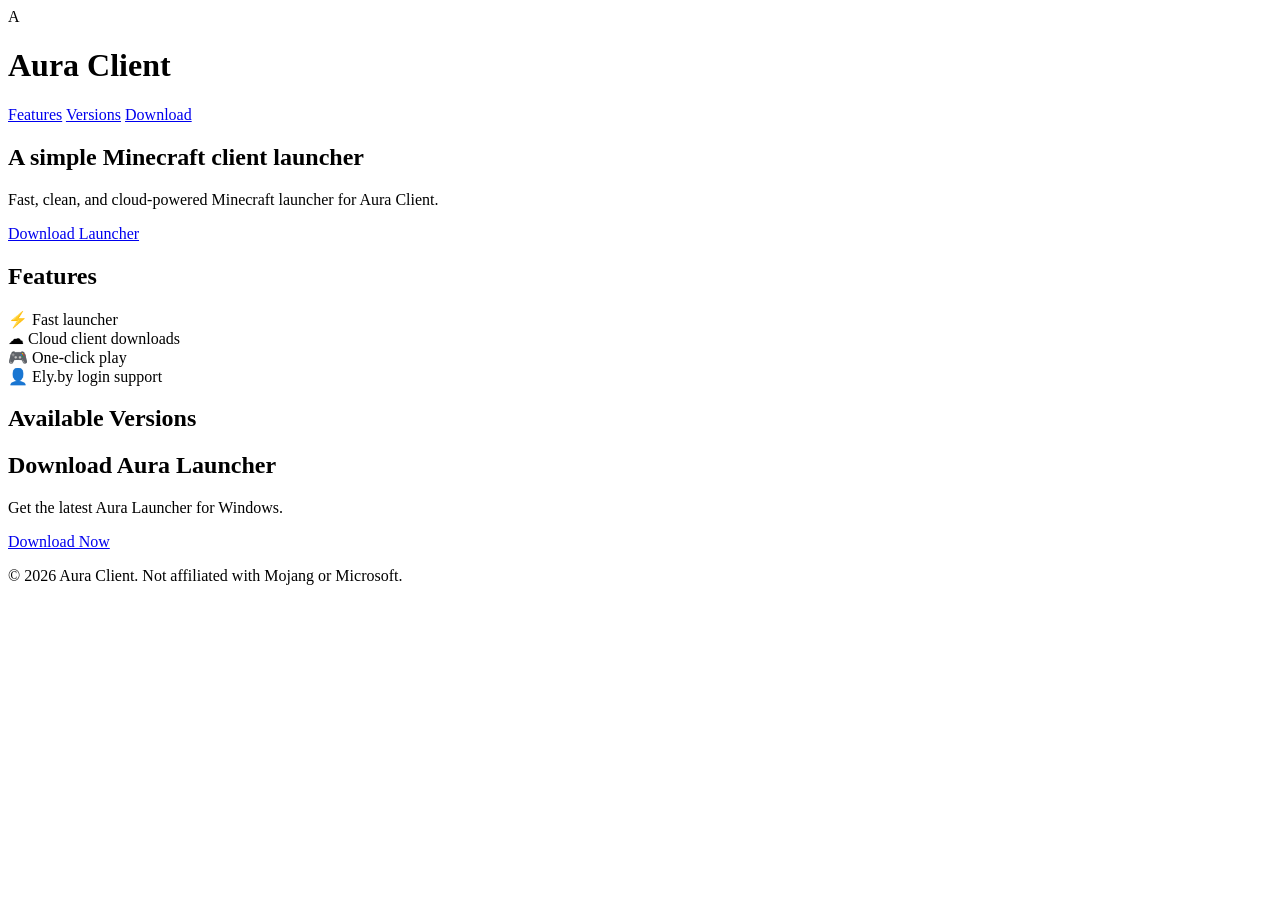
==== index.html @ e81025d4 "Create index.html" ====
<!DOCTYPE html>
<html>
<head>
  <title>Aura Client</title>
  <link rel="stylesheet" href="style.css">
</head>
<body>

<header>
  <div class="logo">A</div>
  <h1>Aura Client</h1>
  <nav>
    <a href="#features">Features</a>
    <a href="#versions">Versions</a>
    <a href="#download">Download</a>
  </nav>
</header>

<section class="hero">
  <h2>A simple Minecraft client launcher</h2>
  <p>Fast, clean, and cloud-powered Minecraft launcher for Aura Client.</p>
  <a class="btn" href="#download">Download Launcher</a>
</section>

<section id="features" class="section">
  <h2>Features</h2>
  <div class="cards">
    <div class="card">⚡ Fast launcher</div>
    <div class="card">☁ Cloud client downloads</div>
    <div class="card">🎮 One-click play</div>
    <div class="card">👤 Ely.by login support</div>
  </div>
</section>

<section id="versions" class="section">
  <h2>Available Versions</h2>
  <div id="versionsList" class="cards"></div>
</section>

<section id="download" class="download">
  <h2>Download Aura Launcher</h2>
  <p>Get the latest Aura Launcher for Windows.</p>
  <a class="btn" href="https://github.com/YOURNAME/aura-launcher/releases">Download Now</a>
</section>

<footer>
  <p>© 2026 Aura Client. Not affiliated with Mojang or Microsoft.</p>
</footer>

<script src="script.js"></script>
</body>
</html>
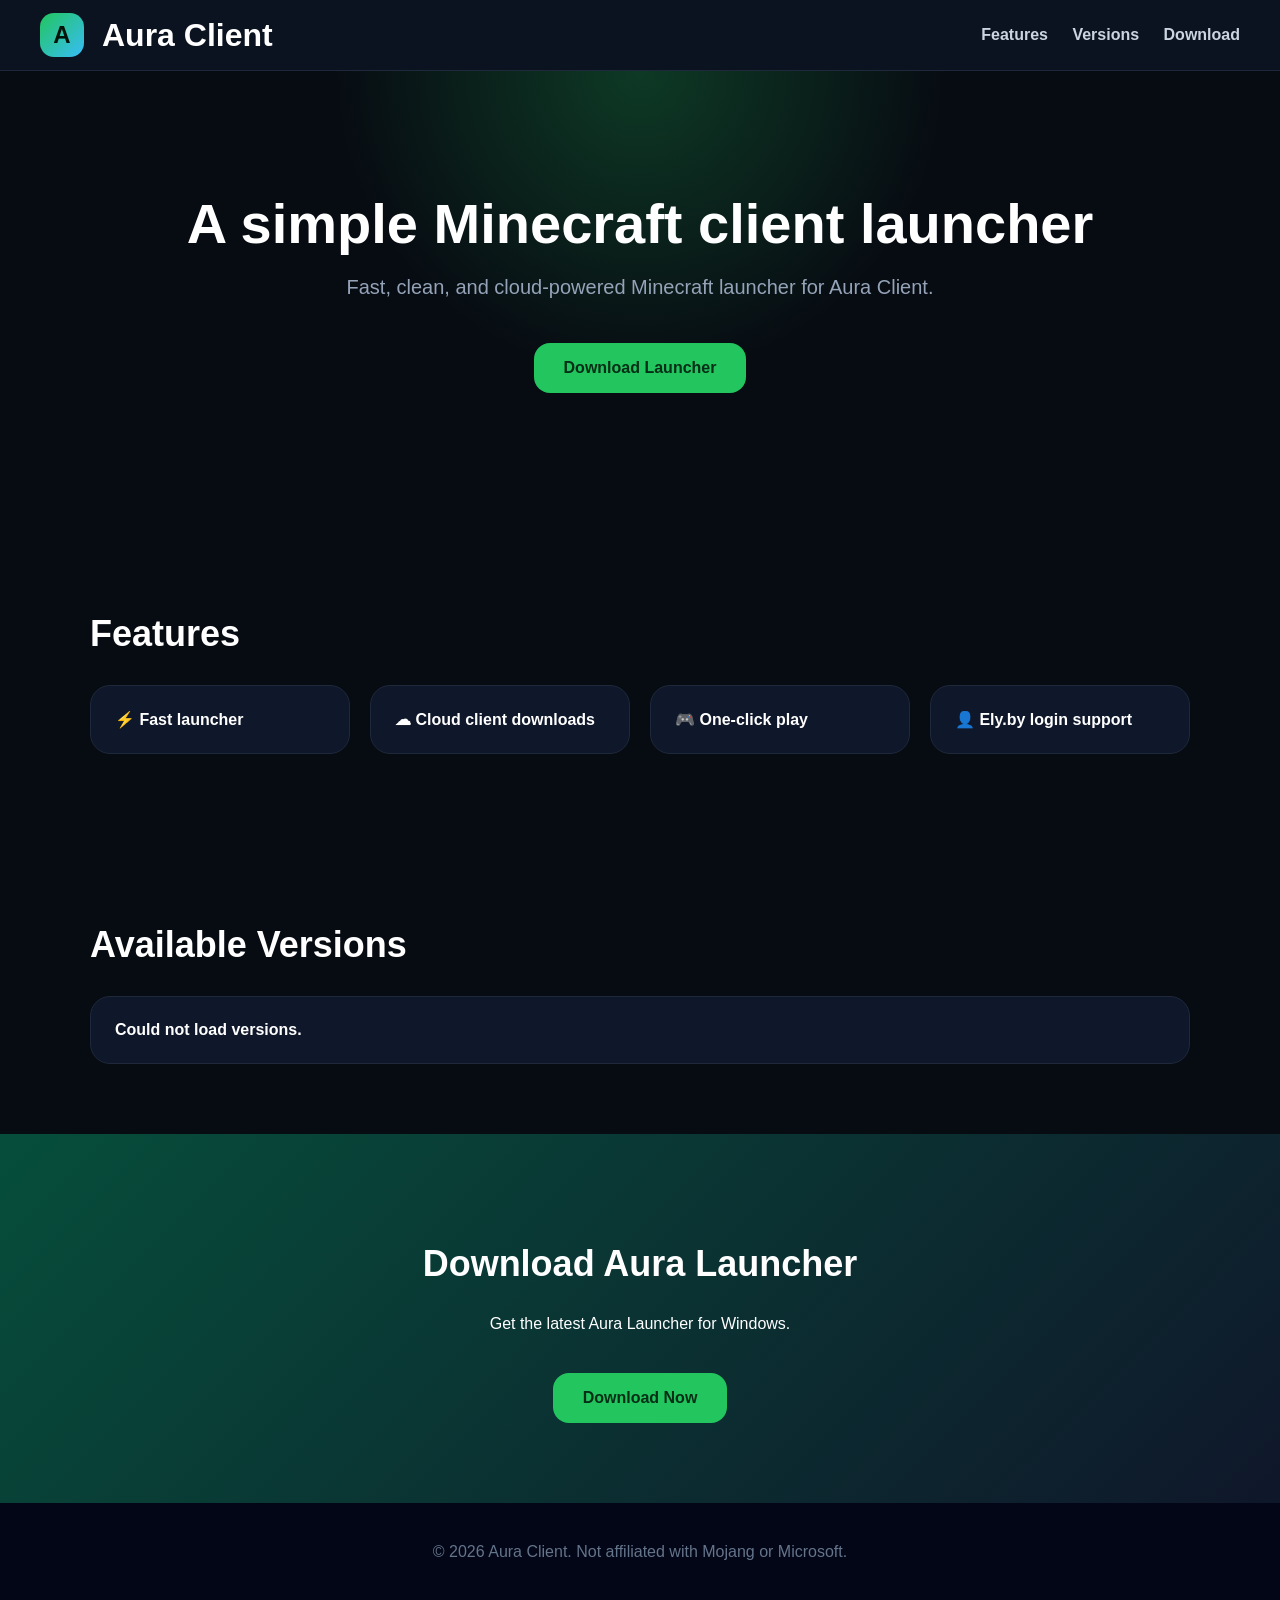
==== commit 6d63c8fe: "Update index.html" ====
--- a/index.html
+++ b/index.html
@@ -40,7 +40,7 @@
 <section id="download" class="download">
   <h2>Download Aura Launcher</h2>
   <p>Get the latest Aura Launcher for Windows.</p>
-  <a class="btn" href="https://github.com/YOURNAME/aura-launcher/releases">Download Now</a>
+  <a class="btn" href="https://github.com/Advait8370/aura-client/releases/download/v1.0.0/Aura.Launcher.Setup.1.0.0.exe">Download Now</a>
 </section>
 
 <footer>
--- a/style.css
+++ b/style.css
@@ -0,0 +1,105 @@
+body {
+  margin: 0;
+  font-family: Segoe UI, Arial, sans-serif;
+  background: #070b12;
+  color: white;
+}
+
+header {
+  height: 70px;
+  padding: 0 40px;
+  display: flex;
+  align-items: center;
+  gap: 18px;
+  background: #0b1220;
+  border-bottom: 1px solid #1e293b;
+}
+
+.logo {
+  width: 44px;
+  height: 44px;
+  border-radius: 14px;
+  display: grid;
+  place-items: center;
+  background: linear-gradient(135deg, #22c55e, #38bdf8);
+  color: #03130a;
+  font-weight: 900;
+  font-size: 24px;
+}
+
+header h1 {
+  margin-right: auto;
+}
+
+nav a {
+  color: #cbd5e1;
+  margin-left: 20px;
+  text-decoration: none;
+  font-weight: bold;
+}
+
+.hero {
+  padding: 120px 40px;
+  text-align: center;
+  background:
+    radial-gradient(circle at top, rgba(34,197,94,.25), transparent 40%),
+    #070b12;
+}
+
+.hero h2 {
+  font-size: 56px;
+  margin: 0;
+}
+
+.hero p {
+  color: #94a3b8;
+  font-size: 20px;
+}
+
+.btn {
+  display: inline-block;
+  margin-top: 24px;
+  padding: 16px 30px;
+  border-radius: 16px;
+  background: #22c55e;
+  color: #052e16;
+  text-decoration: none;
+  font-weight: 900;
+}
+
+.section {
+  padding: 70px 40px;
+  max-width: 1100px;
+  margin: auto;
+}
+
+.section h2, .download h2 {
+  font-size: 36px;
+}
+
+.cards {
+  display: grid;
+  grid-template-columns: repeat(auto-fit, minmax(220px, 1fr));
+  gap: 20px;
+}
+
+.card {
+  padding: 24px;
+  border-radius: 20px;
+  background: #0f172a;
+  border: 1px solid #1e293b;
+  font-weight: bold;
+}
+
+.download {
+  padding: 80px 40px;
+  text-align: center;
+  background: linear-gradient(135deg, #064e3b, #0f172a);
+}
+
+footer {
+  padding: 24px;
+  text-align: center;
+  color: #64748b;
+  background: #020617;
+}
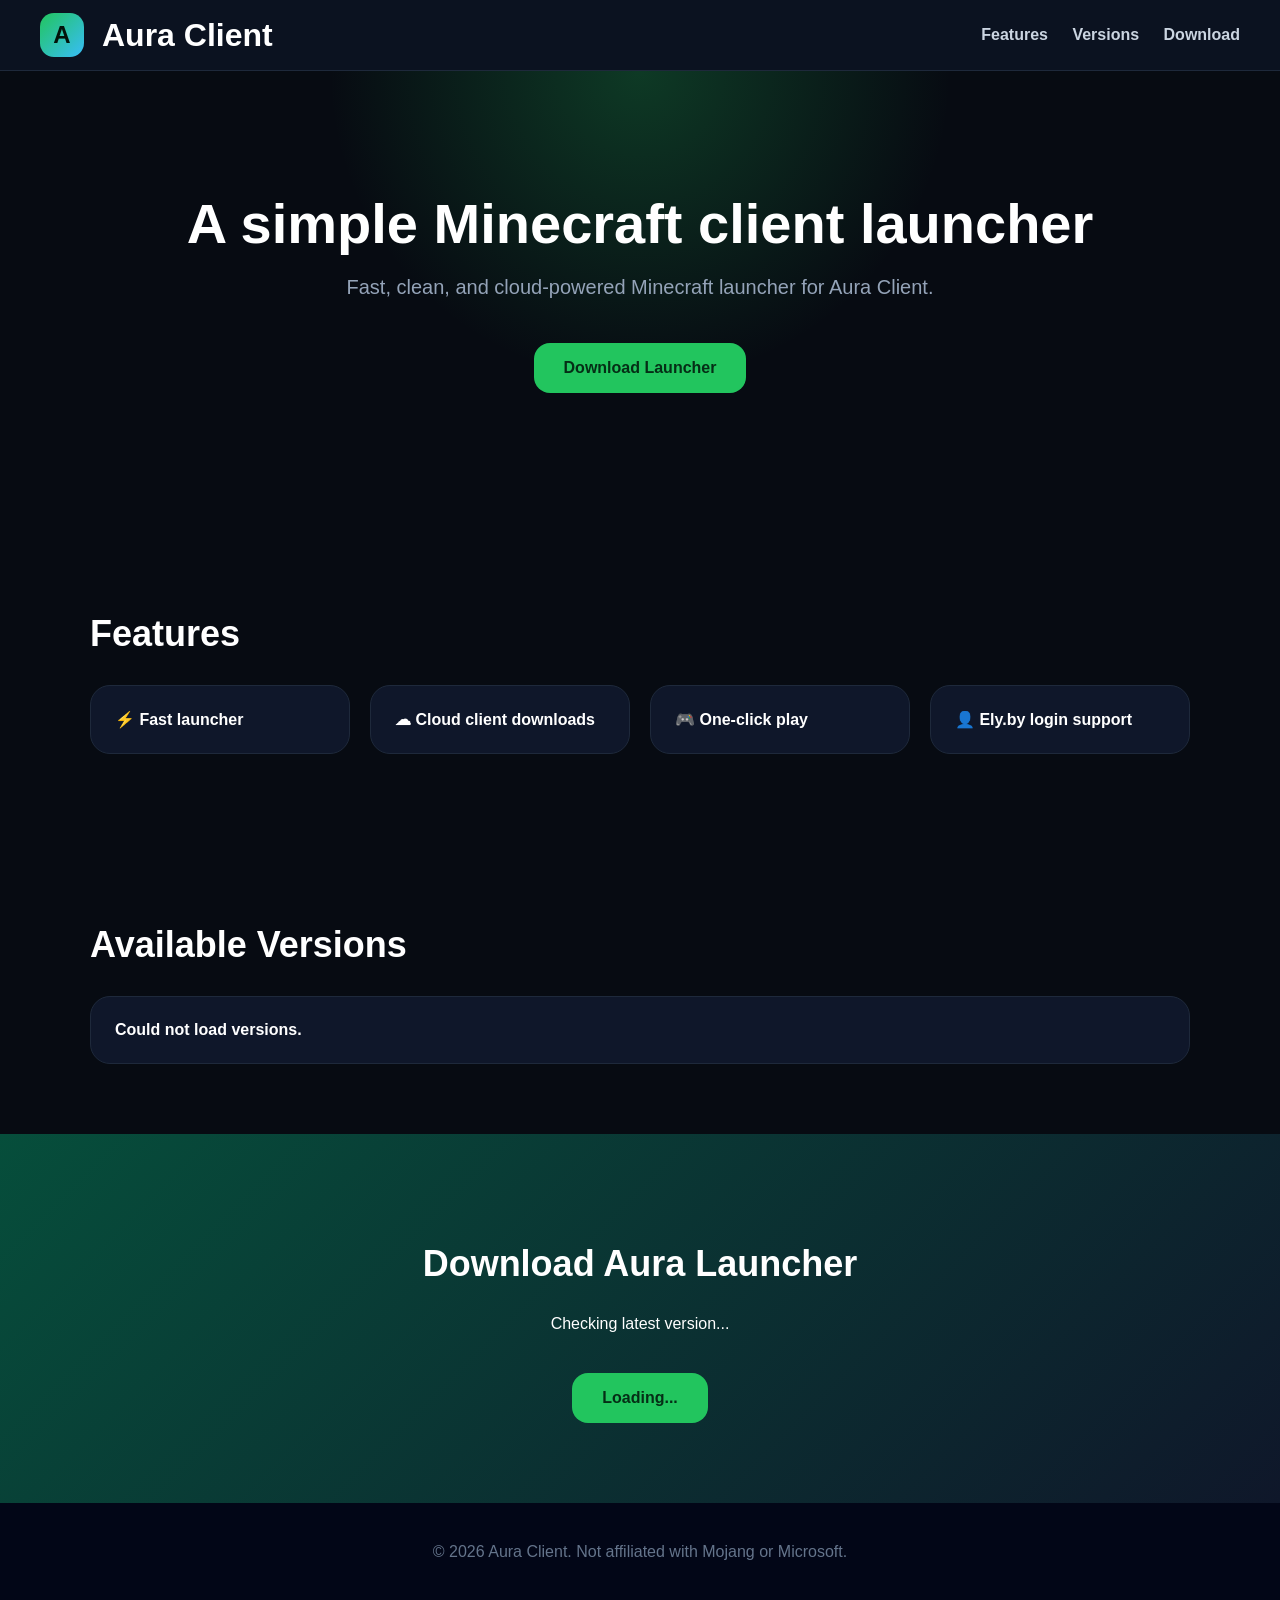
==== commit 081b1c09: "Enhance download section with version check and loading state Added loading state for download butto" ====
--- a/index.html
+++ b/index.html
@@ -2,6 +2,7 @@
 <html>
 <head>
   <title>Aura Client</title>
+  <link rel="icon" href="favicon.ico">
   <link rel="stylesheet" href="style.css">
 </head>
 <body>
@@ -39,8 +40,19 @@
 
 <section id="download" class="download">
   <h2>Download Aura Launcher</h2>
-  <p>Get the latest Aura Launcher for Windows.</p>
-  <a class="btn" href="https://github.com/Advait8370/aura-client/releases/download/v1.0.0/Aura.Launcher.Setup.1.0.0.exe">Download Now</a>
+
+  <p id="latestVersion">
+    Checking latest version...
+  </p>
+
+  <a
+    id="downloadBtn"
+    class="btn"
+    href="#">
+
+    Loading...
+
+  </a>
 </section>
 
 <footer>
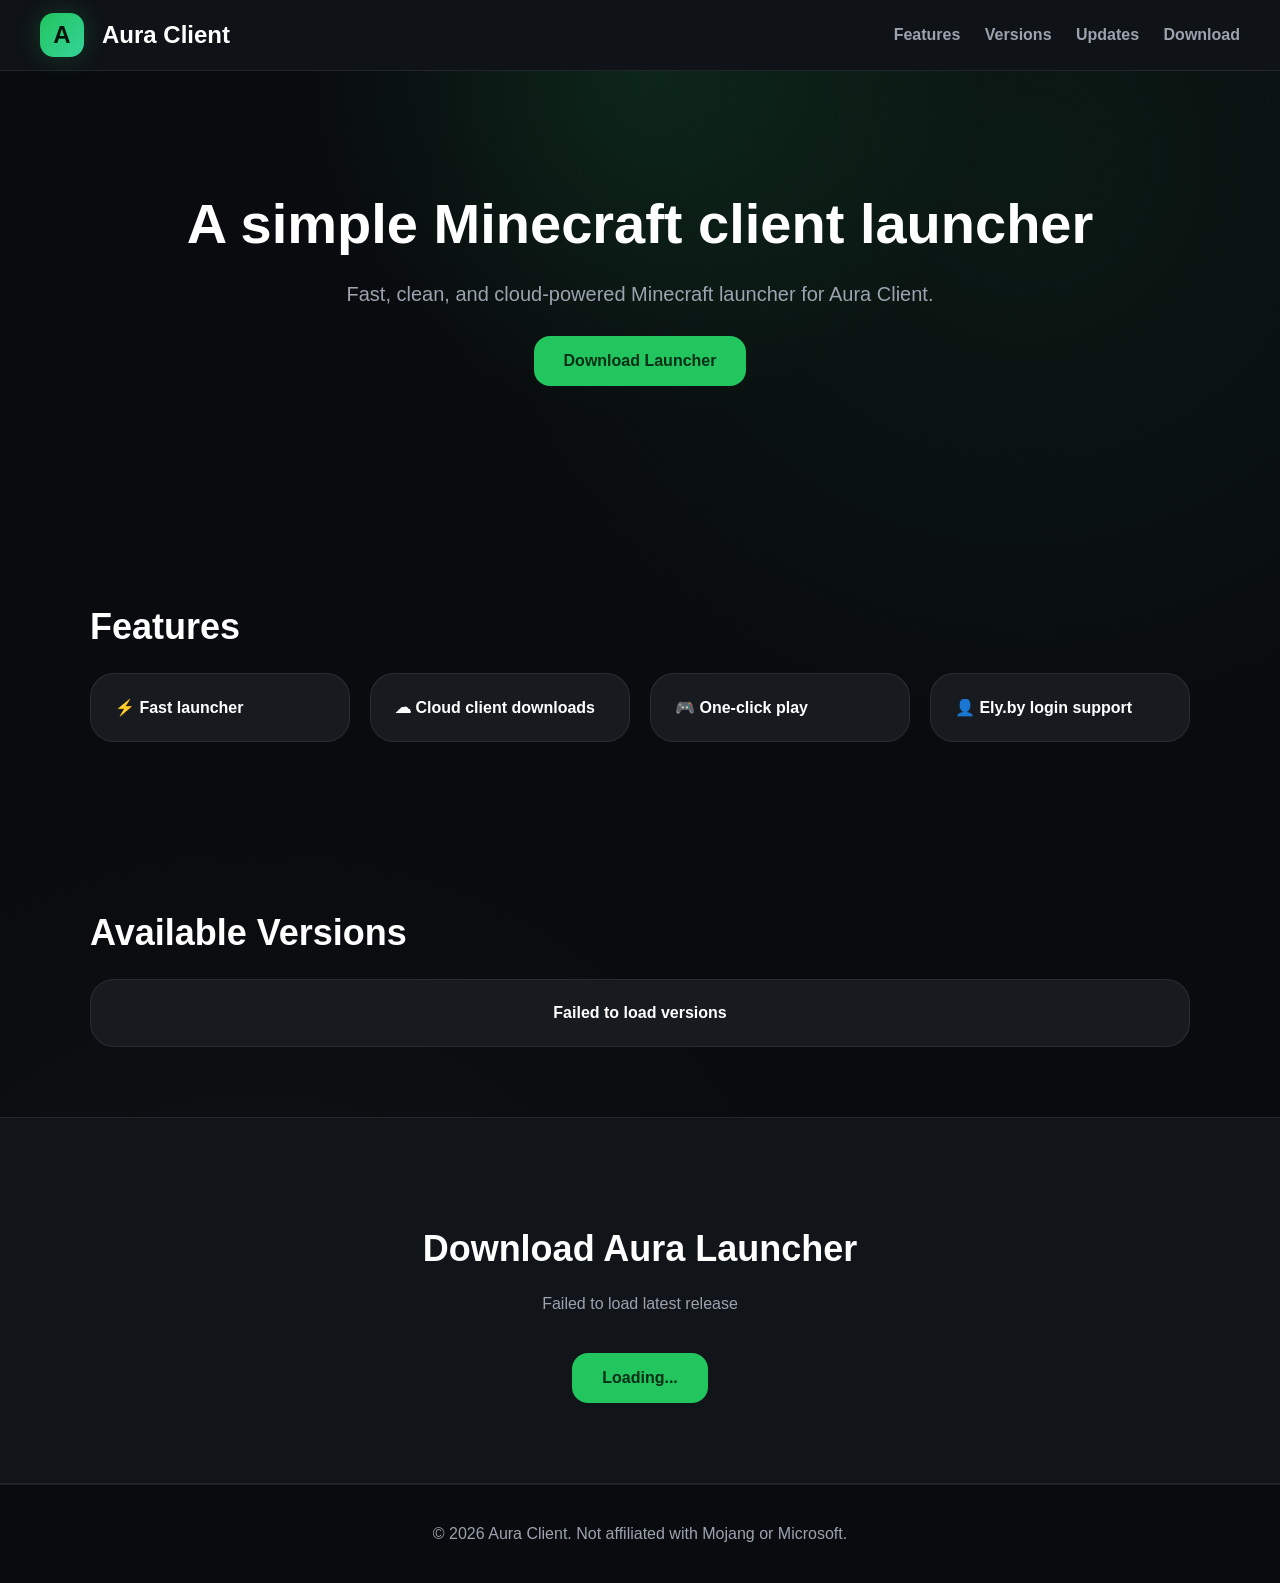
==== commit 9ea963f4: "Update tab added!" ====
--- a/index.html
+++ b/index.html
@@ -1,6 +1,8 @@
 <!DOCTYPE html>
-<html>
+<html lang="en">
 <head>
+  <meta charset="UTF-8">
+  <meta name="viewport" content="width=device-width, initial-scale=1.0">
   <title>Aura Client</title>
   <link rel="icon" href="favicon.ico">
   <link rel="stylesheet" href="style.css">
@@ -13,6 +15,7 @@
   <nav>
     <a href="#features">Features</a>
     <a href="#versions">Versions</a>
+    <a href="update.html">Updates</a>
     <a href="#download">Download</a>
   </nav>
 </header>
@@ -59,6 +62,8 @@
   <p>© 2026 Aura Client. Not affiliated with Mojang or Microsoft.</p>
 </footer>
 
+<!-- Vercel Web Analytics -->
+<script defer src="/_vercel/insights/script.js"></script>
 <script src="script.js"></script>
 </body>
-</html>
+</html>
--- a/style.css
+++ b/style.css
@@ -1,105 +1,306 @@
 body {
   margin: 0;
   font-family: Segoe UI, Arial, sans-serif;
-  background: #070b12;
-  color: white;
-}
+
+  background:
+    radial-gradient(circle at 80% 10%, rgba(34,197,94,.08), transparent 35%),
+    radial-gradient(circle at 20% 90%, rgba(255,255,255,.03), transparent 35%),
+    #090b0e;
+
+  color: #ffffff;
+}
+
+/* Header */
 
 header {
   height: 70px;
+
   padding: 0 40px;
+
   display: flex;
   align-items: center;
+
   gap: 18px;
-  background: #0b1220;
-  border-bottom: 1px solid #1e293b;
+
+  background: rgba(17,20,24,.92);
+
+  backdrop-filter: blur(12px);
+
+  border-bottom: 1px solid rgba(255,255,255,.08);
+
+  position: sticky;
+  top: 0;
+  z-index: 100;
 }
 
 .logo {
   width: 44px;
   height: 44px;
+
   border-radius: 14px;
+
   display: grid;
   place-items: center;
-  background: linear-gradient(135deg, #22c55e, #38bdf8);
+
+  background:
+    linear-gradient(
+      135deg,
+      #22c55e,
+      #34d399
+    );
+
   color: #03130a;
+
   font-weight: 900;
   font-size: 24px;
+
+  box-shadow:
+    0 0 25px rgba(34,197,94,.25);
 }
 
 header h1 {
   margin-right: auto;
+  font-size: 24px;
+  font-weight: 700;
 }
 
 nav a {
-  color: #cbd5e1;
+  color: #9ca3af;
+
   margin-left: 20px;
+
   text-decoration: none;
-  font-weight: bold;
-}
+
+  font-weight: 600;
+
+  transition: .25s ease;
+}
+
+nav a:hover {
+  color: white;
+}
+
+/* Hero */
 
 .hero {
   padding: 120px 40px;
+
   text-align: center;
+
   background:
-    radial-gradient(circle at top, rgba(34,197,94,.25), transparent 40%),
-    #070b12;
+    radial-gradient(
+      circle at top,
+      rgba(34,197,94,.12),
+      transparent 45%
+    );
 }
 
 .hero h2 {
   font-size: 56px;
+
   margin: 0;
+
+  font-weight: 800;
 }
 
 .hero p {
-  color: #94a3b8;
+  color: #9ca3af;
+
   font-size: 20px;
-}
+
+  max-width: 750px;
+
+  margin: 20px auto 0;
+
+  line-height: 1.8;
+}
+
+/* Button */
 
 .btn {
   display: inline-block;
+
   margin-top: 24px;
+
   padding: 16px 30px;
+
   border-radius: 16px;
+
   background: #22c55e;
+
   color: #052e16;
+
   text-decoration: none;
+
   font-weight: 900;
-}
+
+  transition: .25s ease;
+}
+
+.btn:hover {
+  background: #16a34a;
+
+  transform: translateY(-3px);
+}
+
+/* Sections */
 
 .section {
   padding: 70px 40px;
+
   max-width: 1100px;
+
   margin: auto;
 }
 
-.section h2, .download h2 {
+.section h2,
+.download h2 {
   font-size: 36px;
-}
+
+  margin-bottom: 25px;
+}
+
+/* Cards */
 
 .cards {
   display: grid;
-  grid-template-columns: repeat(auto-fit, minmax(220px, 1fr));
+
+  grid-template-columns:
+    repeat(auto-fit, minmax(220px, 1fr));
+
   gap: 20px;
 }
 
 .card {
   padding: 24px;
-  border-radius: 20px;
-  background: #0f172a;
-  border: 1px solid #1e293b;
+
+  border-radius: 24px;
+
+  background: #171b20;
+
+  border:
+    1px solid rgba(255,255,255,.08);
+
   font-weight: bold;
-}
+
+  transition: .25s ease;
+}
+
+.card:hover {
+  transform: translateY(-4px);
+
+  border-color:
+    rgba(34,197,94,.30);
+
+  box-shadow:
+    0 12px 30px rgba(0,0,0,.25);
+}
+
+/* Versions */
+
+#versionsList .card {
+  text-align: center;
+}
+
+/* Download */
 
 .download {
   padding: 80px 40px;
+
   text-align: center;
-  background: linear-gradient(135deg, #064e3b, #0f172a);
-}
+
+  background: #111418;
+
+  border-top:
+    1px solid rgba(255,255,255,.08);
+
+  border-bottom:
+    1px solid rgba(255,255,255,.08);
+}
+
+#latestVersion {
+  color: #9ca3af;
+
+  margin: 15px 0 25px;
+}
+
+#downloadBtn {
+  margin-top: 15px;
+}
+
+/* Footer */
 
 footer {
   padding: 24px;
+
   text-align: center;
-  color: #64748b;
-  background: #020617;
-}
+
+  color: #9ca3af;
+
+  background: #090b0e;
+
+  border-top:
+    1px solid rgba(255,255,255,.08);
+}
+
+/* Scrollbar */
+
+::-webkit-scrollbar {
+  width: 10px;
+}
+
+::-webkit-scrollbar-track {
+  background: #090b0e;
+}
+
+::-webkit-scrollbar-thumb {
+  background: #171b20;
+
+  border-radius: 999px;
+}
+
+::-webkit-scrollbar-thumb:hover {
+  background: #222831;
+}
+
+/* Responsive */
+
+@media (max-width: 900px) {
+
+  header {
+    flex-direction: column;
+
+    height: auto;
+
+    padding: 20px;
+  }
+
+  nav {
+    margin-bottom: 10px;
+  }
+
+  .hero h2 {
+    font-size: 40px;
+  }
+
+}
+
+@media (max-width: 600px) {
+
+  .hero {
+    padding: 80px 20px;
+  }
+
+  .hero h2 {
+    font-size: 30px;
+  }
+
+  .hero p {
+    font-size: 16px;
+  }
+
+  .btn {
+    width: 100%;
+  }
+
+}
